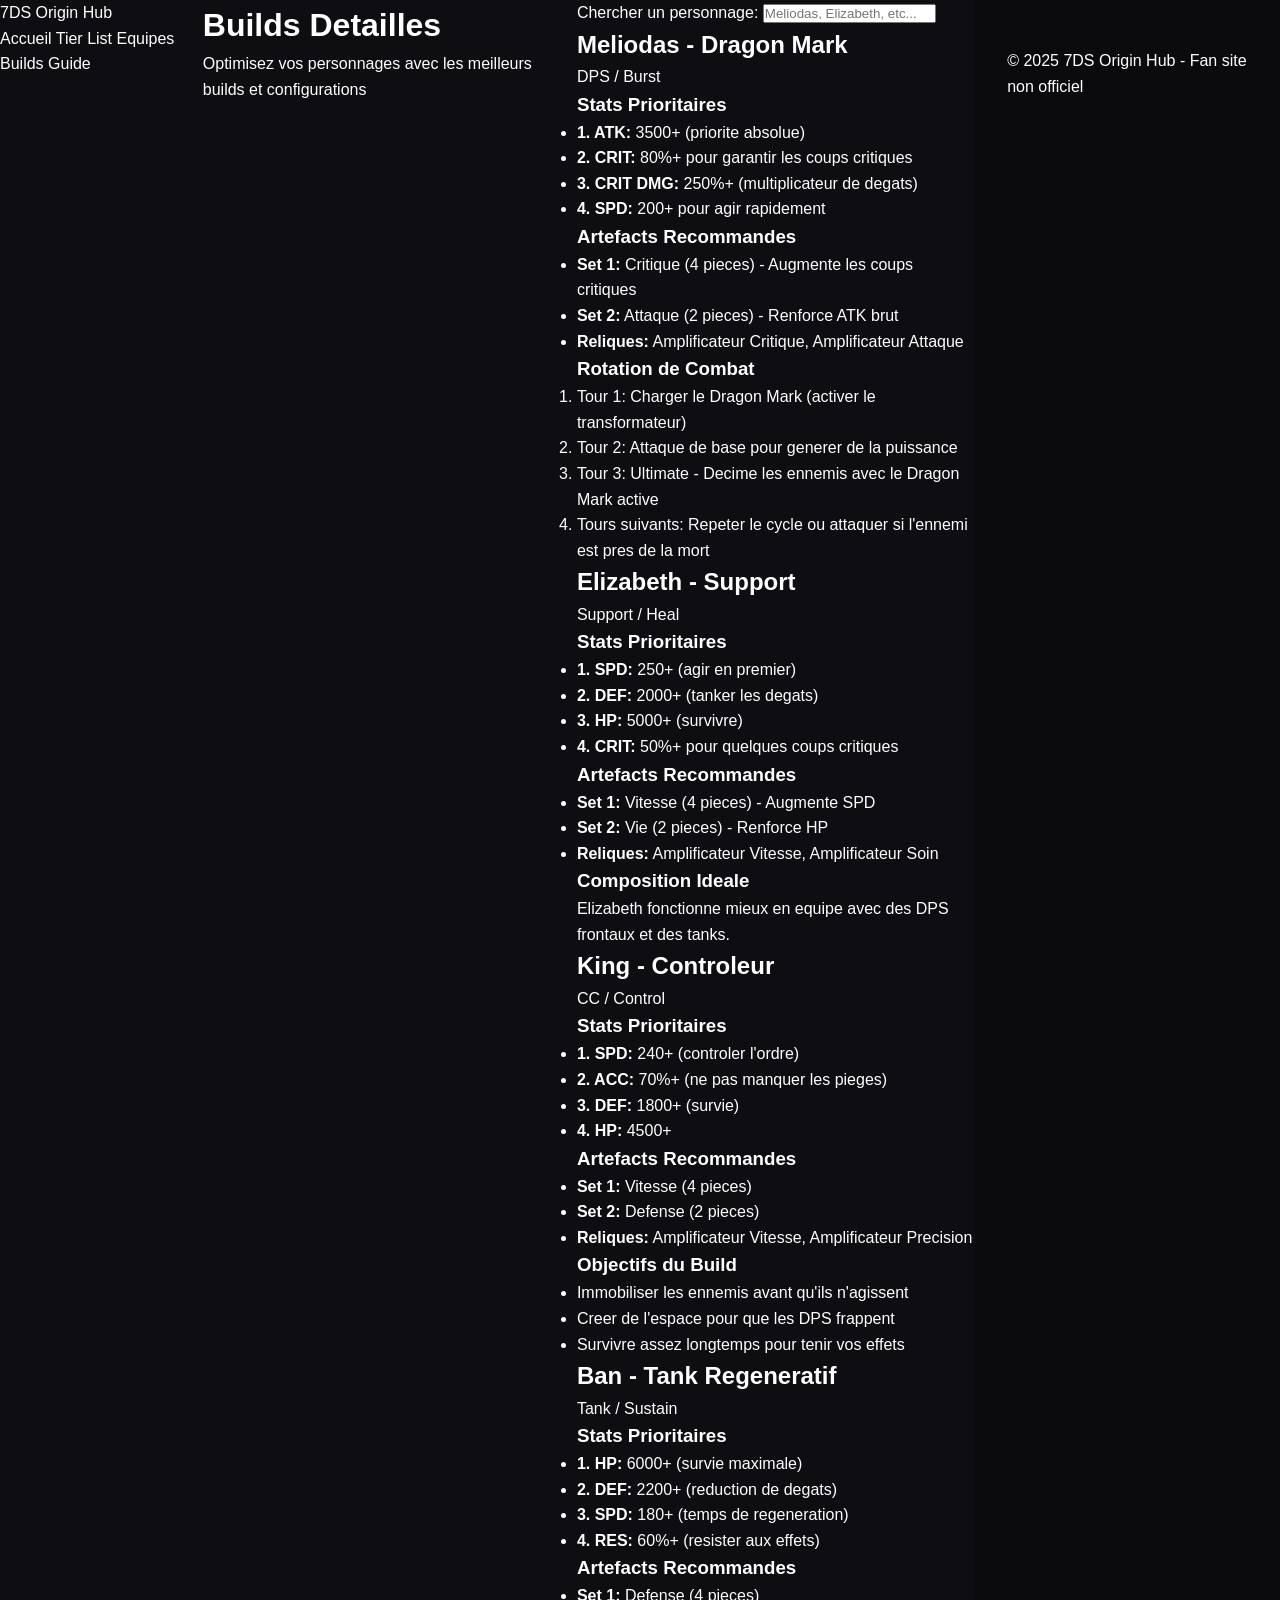
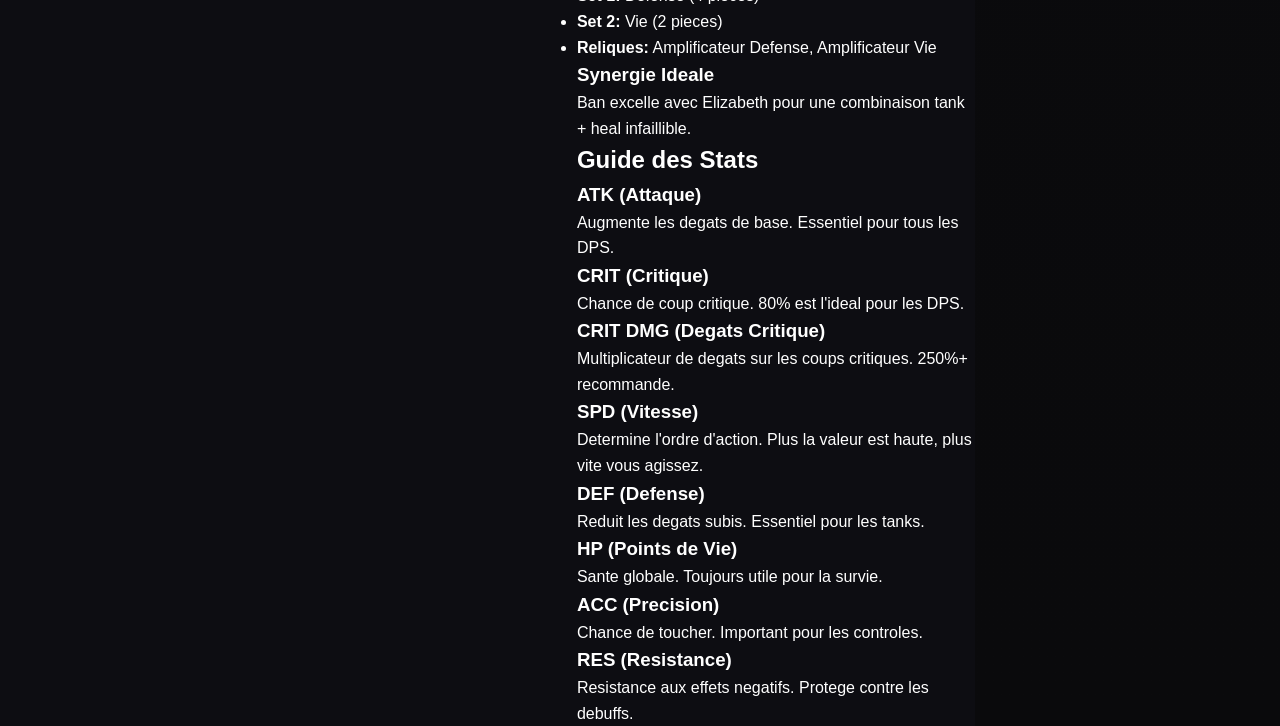
==== builds.html @ 684a9972 "Add builds.html with detailed character builds and stat guides Add builds.html with detailed charact" ====
<!DOCTYPE html>
<html lang="fr">
<head>
    <meta charset="UTF-8">
    <meta name="viewport" content="width=device-width, initial-scale=1.0">
    <title>Builds Detailles - 7DS Origin Hub</title>
    <link rel="stylesheet" href="styles.css">
</head>
<body>
    <nav class="navbar">
        <div class="nav-brand">7DS Origin Hub</div>
        <div class="nav-links">
            <a href="index.html">Accueil</a>
            <a href="tierlist.html">Tier List</a>
            <a href="teams.html">Equipes</a>
            <a href="builds.html" class="active">Builds</a>
            <a href="guide.html">Guide</a>
        </div>
    </nav>

    <header class="page-header">
        <h1>Builds Detailles</h1>
        <p>Optimisez vos personnages avec les meilleurs builds et configurations</p>
    </header>

    <main class="container">
        <!-- Build Search/Filter -->
        <section class="filter-section">
            <div class="filter-controls">
                <label>Chercher un personnage:</label>
                <input type="text" id="buildSearch" placeholder="Meliodas, Elizabeth, etc...">
            </div>
        </section>

        <!-- Meliodas Build -->
        <section class="build-card">
            <div class="build-header">
                <h2>Meliodas - Dragon Mark</h2>
                <span class="role-badge">DPS / Burst</span>
            </div>
            <div class="build-content">
                <div class="build-section">
                    <h3>Stats Prioritaires</h3>
                    <ul>
                        <li><strong>1. ATK:</strong> 3500+ (priorite absolue)</li>
                        <li><strong>2. CRIT:</strong> 80%+ pour garantir les coups critiques</li>
                        <li><strong>3. CRIT DMG:</strong> 250%+ (multiplicateur de degats)</li>
                        <li><strong>4. SPD:</strong> 200+ pour agir rapidement</li>
                    </ul>
                </div>
                <div class="build-section">
                    <h3>Artefacts Recommandes</h3>
                    <ul>
                        <li><strong>Set 1:</strong> Critique (4 pieces) - Augmente les coups critiques</li>
                        <li><strong>Set 2:</strong> Attaque (2 pieces) - Renforce ATK brut</li>
                        <li><strong>Reliques:</strong> Amplificateur Critique, Amplificateur Attaque</li>
                    </ul>
                </div>
                <div class="build-section">
                    <h3>Rotation de Combat</h3>
                    <ol>
                        <li>Tour 1: Charger le Dragon Mark (activer le transformateur)</li>
                        <li>Tour 2: Attaque de base pour generer de la puissance</li>
                        <li>Tour 3: Ultimate - Decime les ennemis avec le Dragon Mark active</li>
                        <li>Tours suivants: Repeter le cycle ou attaquer si l'ennemi est pres de la mort</li>
                    </ol>
                </div>
            </div>
        </section>

        <!-- Elizabeth Build -->
        <section class="build-card">
            <div class="build-header">
                <h2>Elizabeth - Support</h2>
                <span class="role-badge">Support / Heal</span>
            </div>
            <div class="build-content">
                <div class="build-section">
                    <h3>Stats Prioritaires</h3>
                    <ul>
                        <li><strong>1. SPD:</strong> 250+ (agir en premier)</li>
                        <li><strong>2. DEF:</strong> 2000+ (tanker les degats)</li>
                        <li><strong>3. HP:</strong> 5000+ (survivre)</li>
                        <li><strong>4. CRIT:</strong> 50%+ pour quelques coups critiques</li>
                    </ul>
                </div>
                <div class="build-section">
                    <h3>Artefacts Recommandes</h3>
                    <ul>
                        <li><strong>Set 1:</strong> Vitesse (4 pieces) - Augmente SPD</li>
                        <li><strong>Set 2:</strong> Vie (2 pieces) - Renforce HP</li>
                        <li><strong>Reliques:</strong> Amplificateur Vitesse, Amplificateur Soin</li>
                    </ul>
                </div>
                <div class="build-section">
                    <h3>Composition Ideale</h3>
                    <p>Elizabeth fonctionne mieux en equipe avec des DPS frontaux et des tanks.</p>
                </div>
            </div>
        </section>

        <!-- King Build -->
        <section class="build-card">
            <div class="build-header">
                <h2>King - Controleur</h2>
                <span class="role-badge">CC / Control</span>
            </div>
            <div class="build-content">
                <div class="build-section">
                    <h3>Stats Prioritaires</h3>
                    <ul>
                        <li><strong>1. SPD:</strong> 240+ (controler l'ordre)</li>
                        <li><strong>2. ACC:</strong> 70%+ (ne pas manquer les pieges)</li>
                        <li><strong>3. DEF:</strong> 1800+ (survie)</li>
                        <li><strong>4. HP:</strong> 4500+</li>
                    </ul>
                </div>
                <div class="build-section">
                    <h3>Artefacts Recommandes</h3>
                    <ul>
                        <li><strong>Set 1:</strong> Vitesse (4 pieces)</li>
                        <li><strong>Set 2:</strong> Defense (2 pieces)</li>
                        <li><strong>Reliques:</strong> Amplificateur Vitesse, Amplificateur Precision</li>
                    </ul>
                </div>
                <div class="build-section">
                    <h3>Objectifs du Build</h3>
                    <ul>
                        <li>Immobiliser les ennemis avant qu'ils n'agissent</li>
                        <li>Creer de l'espace pour que les DPS frappent</li>
                        <li>Survivre assez longtemps pour tenir vos effets</li>
                    </ul>
                </div>
            </div>
        </section>

        <!-- Ban Build -->
        <section class="build-card">
            <div class="build-header">
                <h2>Ban - Tank Regeneratif</h2>
                <span class="role-badge">Tank / Sustain</span>
            </div>
            <div class="build-content">
                <div class="build-section">
                    <h3>Stats Prioritaires</h3>
                    <ul>
                        <li><strong>1. HP:</strong> 6000+ (survie maximale)</li>
                        <li><strong>2. DEF:</strong> 2200+ (reduction de degats)</li>
                        <li><strong>3. SPD:</strong> 180+ (temps de regeneration)</li>
                        <li><strong>4. RES:</strong> 60%+ (resister aux effets)</li>
                    </ul>
                </div>
                <div class="build-section">
                    <h3>Artefacts Recommandes</h3>
                    <ul>
                        <li><strong>Set 1:</strong> Defense (4 pieces)</li>
                        <li><strong>Set 2:</strong> Vie (2 pieces)</li>
                        <li><strong>Reliques:</strong> Amplificateur Defense, Amplificateur Vie</li>
                    </ul>
                </div>
                <div class="build-section">
                    <h3>Synergie Ideale</h3>
                    <p>Ban excelle avec Elizabeth pour une combinaison tank + heal infaillible.</p>
                </div>
            </div>
        </section>

        <!-- Stats Explication -->
        <section class="info-card">
            <h2>Guide des Stats</h2>
            <div class="stats-guide">
                <div class="stat-explanation">
                    <h3>ATK (Attaque)</h3>
                    <p>Augmente les degats de base. Essentiel pour tous les DPS.</p>
                </div>
                <div class="stat-explanation">
                    <h3>CRIT (Critique)</h3>
                    <p>Chance de coup critique. 80% est l'ideal pour les DPS.</p>
                </div>
                <div class="stat-explanation">
                    <h3>CRIT DMG (Degats Critique)</h3>
                    <p>Multiplicateur de degats sur les coups critiques. 250%+ recommande.</p>
                </div>
                <div class="stat-explanation">
                    <h3>SPD (Vitesse)</h3>
                    <p>Determine l'ordre d'action. Plus la valeur est haute, plus vite vous agissez.</p>
                </div>
                <div class="stat-explanation">
                    <h3>DEF (Defense)</h3>
                    <p>Reduit les degats subis. Essentiel pour les tanks.</p>
                </div>
                <div class="stat-explanation">
                    <h3>HP (Points de Vie)</h3>
                    <p>Sante globale. Toujours utile pour la survie.</p>
                </div>
                <div class="stat-explanation">
                    <h3>ACC (Precision)</h3>
                    <p>Chance de toucher. Important pour les controles.</p>
                </div>
                <div class="stat-explanation">
                    <h3>RES (Resistance)</h3>
                    <p>Resistance aux effets negatifs. Protege contre les debuffs.</p>
                </div>
            </div>
        </section>
    </main>

    <footer class="footer">
        <p>&copy; 2025 7DS Origin Hub - Fan site non officiel</p>
    </footer>

    <script src="app.js"></script>
</body>
</html>
---- styles.css ----
:root{--bg-primary:#0d0d12;--bg-secondary:#1a1a24;--bg-tertiary:#232332;--text-primary:#ffffff;--text-secondary:#a0a0b0;--text-muted:#6b6b7b;--accent:#6366f1;--accent-glow:#7c7fff;--border:#2a2a3a;--tier-s:#ef4444;--tier-a:#f97316;--tier-b:#eab308;--tier-c:#84cc16;--tier-d:#6b7280;--fire:#f97316;--cold:#06b6d4;--earth:#84cc16;--lightning:#eab308;--wind:#22c55e;--darkness:#a855f7;--holy:#fbbf24;--physical:#f87171}
*{margin:0;padding:0;box-sizing:border-box}body{font-family:'Inter',sans-serif;background:var(--bg-primary);color:var(--text-primary);line-height:1.6;min-height:100vh;display:flex}
a{text-decoration:none;color:inherit;transition:all 0.2s}
::selection{background:var(--accent);color:#fff}

.sidebar{width:260px;background:var(--bg-secondary);border-right:1px solid var(--border);height:100vh;position:fixed;left:0;top:0;overflow-y:auto;z-index:100;display:flex;flex-direction:column}
.sidebar-header{padding:20px;border-bottom:1px solid var(--border);display:flex;align-items:center;justify-content:space-between}
.logo{display:flex;align-items:center;gap:10px;font-weight:800;font-size:1.2rem}
.logo-icon{background:linear-gradient(135deg,var(--accent),var(--accent-glow));padding:8px 12px;border-radius:8px;color:#fff;font-size:0.9rem}
.sidebar-toggle{background:none;border:none;color:var(--text-primary);font-size:1.5rem;cursor:pointer;display:none}
.sidebar-nav{flex:1;padding:15px 0}
.nav-item{display:flex;align-items:center;gap:10px;padding:12px 20px;color:var(--text-secondary);border-radius:6px;margin:4px 10px;transition:all 0.2s}
.nav-item:hover{background:var(--bg-tertiary);color:var(--text-primary)}
.nav-item.active{background:var(--accent);color:#fff}
.sidebar-footer{padding:20px;border-top:1px solid var(--border)}
.discord-link{display:flex;align-items:center;gap:10px;padding:12px;background:#5865F2;border-radius:8px;cursor:pointer;color:#fff;font-weight:500;justify-content:center}


/* =====================================
   LAYOUT PRINCIPAL
===================================== */
.main-content {
  margin-left: var(--sidebar-width);
  transition: margin-left 0.3s ease;
  min-height: 100vh;
}

/* Hero Section */
.hero {
  background: linear-gradient(135deg, var(--gradient-primary), var(--gradient-secondary));
  padding: 4rem 2rem;
  text-align: center;
  position: relative;
  overflow: hidden;
}

.hero::before {
  content: '';
  position: absolute;
  top: 0;
  left: 0;
  right: 0;
  bottom: 0;
  background: url('data:image/svg+xml,<svg xmlns="http://www.w3.org/2000/svg" viewBox="0 0 100 100"><circle cx="10" cy="10" r="1" fill="%23ffffff" opacity="0.03"/><circle cx="30" cy="50" r="1" fill="%23ffffff" opacity="0.02"/><circle cx="70" cy="30" r="1" fill="%23ffffff" opacity="0.04"/><circle cx="90" cy="80" r="1" fill="%23ffffff" opacity="0.02"/></svg>');
}

.hero h1 {
  font-size: 2.5rem;
  font-weight: 800;
  color: var(--text-primary);
  margin-bottom: 0.5rem;
  position: relative;
}

.hero p {
  color: var(--text-secondary);
  font-size: 1.1rem;
  max-width: 600px;
  margin: 0 auto;
  position: relative;
}

.hero-buttons {
  margin-top: 1.5rem;
  display: flex;
  gap: 1rem;
  justify-content: center;
  flex-wrap: wrap;
  position: relative;
}

.hero-btn {
  padding: 0.75rem 1.5rem;
  border-radius: 8px;
  font-weight: 600;
  text-decoration: none;
  transition: all 0.3s ease;
  border: none;
  cursor: pointer;
}

.hero-btn.primary {
  background: var(--color-accent);
  color: #000;
}

.hero-btn.primary:hover {
  background: var(--color-accent-light);
  transform: translateY(-2px);
}

.hero-btn.secondary {
  background: rgba(255,255,255,0.1);
  color: var(--text-primary);
  border: 1px solid rgba(255,255,255,0.2);
}

.hero-btn.secondary:hover {
  background: rgba(255,255,255,0.15);
}


/* =====================================
   SECTIONS CONTENU
===================================== */
.section {
  padding: 2rem;
  max-width: 1400px;
  margin: 0 auto;
}

.section-header {
  display: flex;
  justify-content: space-between;
  align-items: center;
  margin-bottom: 1.5rem;
}

.section-title {
  font-size: 1.5rem;
  font-weight: 700;
  color: var(--text-primary);
  display: flex;
  align-items: center;
  gap: 0.5rem;
}

.section-title .icon {
  font-size: 1.75rem;
}

.view-all-btn {
  color: var(--color-accent);
  text-decoration: none;
  font-weight: 600;
  font-size: 0.9rem;
  display: flex;
  align-items: center;
  gap: 0.25rem;
}

.view-all-btn:hover {
  text-decoration: underline;
}

/* =====================================
   QUICK ACCESS CARDS
===================================== */
.quick-access {
  display: grid;
  grid-template-columns: repeat(auto-fit, minmax(200px, 1fr));
  gap: 1rem;
  margin-bottom: 2rem;
}

.quick-card {
  background: linear-gradient(145deg, rgba(30,30,35,0.8), rgba(25,25,30,0.9));
  border: 1px solid rgba(255,255,255,0.08);
  border-radius: 12px;
  padding: 1.5rem;
  text-decoration: none;
  transition: all 0.3s ease;
  position: relative;
  overflow: hidden;
}

.quick-card::before {
  content: '';
  position: absolute;
  top: 0;
  left: 0;
  right: 0;
  height: 3px;
  background: var(--color-accent);
  transform: scaleX(0);
  transition: transform 0.3s ease;
}

.quick-card:hover {
  transform: translateY(-4px);
  border-color: rgba(255,255,255,0.15);
  box-shadow: 0 8px 24px rgba(0,0,0,0.3);
}

.quick-card:hover::before {
  transform: scaleX(1);
}

.quick-card .icon {
  font-size: 2rem;
  margin-bottom: 0.75rem;
}

.quick-card h3 {
  color: var(--text-primary);
  font-size: 1rem;
  font-weight: 600;
  margin-bottom: 0.25rem;
}

.quick-card p {
  color: var(--text-secondary);
  font-size: 0.85rem;
}


/* =====================================
   TIER LIST GRID
===================================== */
.tier-grid {
  display: grid;
  gap: 1.5rem;
}

.tier-row {
  display: flex;
  align-items: stretch;
  border-radius: 12px;
  overflow: hidden;
  border: 1px solid rgba(255,255,255,0.08);
}

.tier-label {
  display: flex;
  align-items: center;
  justify-content: center;
  min-width: 80px;
  font-size: 1.25rem;
  font-weight: 800;
  color: #000;
  text-shadow: 0 1px 2px rgba(0,0,0,0.3);
}

.tier-label.S { background: linear-gradient(135deg, #ffd700, #ffb800); }
.tier-label.A { background: linear-gradient(135deg, #e060ff, #c33dff); }
.tier-label.B { background: linear-gradient(135deg, #4a90d9, #3a7bc8); }
.tier-label.C { background: linear-gradient(135deg, #4ecdc4, #3db5ac); }
.tier-label.D { background: linear-gradient(135deg, #a8a8a8, #8c8c8c); }

.tier-characters {
  display: flex;
  flex-wrap: wrap;
  gap: 0.5rem;
  padding: 0.75rem;
  background: rgba(0,0,0,0.2);
  flex: 1;
}

.char-card {
  position: relative;
  width: 50px;
  height: 50px;
  border-radius: 50%;
  overflow: hidden;
  border: 2px solid transparent;
  transition: all 0.2s ease;
  cursor: pointer;
}

.char-card:hover {
  transform: scale(1.1);
  z-index: 10;
}

.char-card .element {
  position: absolute;
  bottom: 0;
  right: 0;
  width: 14px;
  height: 14px;
  border-radius: 50%;
  border: 1px solid rgba(0,0,0,0.3);
}

.char-card[data-element="fire"] .element { background: #f97316; }
.char-card[data-element="water"] .element { background: #06b6d4; }
.char-card[data-element="earth"] .element { background: #84cc16; }
.char-card[data-element="light"] .element { background: #eab308; }
.char-card[data-element="dark"] .element { background: #7c3aed; }

.char-card img {
  width: 100%;
  height: 100%;
  object-fit: cover;
}

.char-card-placeholder {
  width: 50px;
  height: 50px;
  border-radius: 50%;
  background: rgba(255,255,255,0.05);
  border: 1px dashed rgba(255,255,255,0.2);
  display: flex;
  align-items: center;
  justify-content: center;
  color: rgba(255,255,255,0.3);
  font-size: 0.75rem;
}


/* =====================================
   PERSONNAGES & EQUIPES CARDS
===================================== */
.team-grid, .char-grid {
  display: grid;
  grid-template-columns: repeat(auto-fill, minmax(250px, 1fr));
  gap: 1.25rem;
}

.team-card, .char-card-lg {
  background: linear-gradient(145deg, rgba(30,30,35,0.8), rgba(25,25,30,0.9));
  border: 1px solid rgba(255,255,255,0.08);
  border-radius: 12px;
  padding: 1.25rem;
  transition: all 0.3s ease;
  cursor: pointer;
}

.team-card:hover, .char-card-lg:hover {
  transform: translateY(-4px);
  border-color: rgba(255,255,255,0.15);
  box-shadow: 0 12px 32px rgba(0,0,0,0.4);
}

.char-card-lg .char-avatar {
  width: 80px;
  height: 80px;
  border-radius: 50%;
  overflow: hidden;
  margin-bottom: 1rem;
  border: 3px solid rgba(255,255,255,0.1);
}

.char-card-lg .char-avatar img {
  width: 100%;
  height: 100%;
  object-fit: cover;
}

.char-card-lg h3 {
  color: var(--text-primary);
  font-size: 1.1rem;
  font-weight: 600;
  margin-bottom: 0.25rem;
}

.char-card-lg .class-badge {
  display: inline-block;
  padding: 0.15rem 0.5rem;
  border-radius: 4px;
  font-size: 0.7rem;
  font-weight: 600;
  text-transform: uppercase;
  margin-bottom: 0.5rem;
}

.class-knight { background: var(--tier-a); color: #000; }
.class-sniper { background: var(--tier-b); color: #000; }
.class-wrath { background: #991b1b; color: #fff; }
.class-mercenary { background: #84cc16; color: #000; }
.class-defender { background: #3a7bc8; color: #fff; }
.class-mage { background: #9333ea; color: #fff; }
.class-assassin { background: #1e3a5f; color: #fff; }
.class-archer { background: #d97706; color: #000; }
.class-swordmaster { background: #f97316; color: #000; }
.class-slayer { background: #374151; color: #fff; }

.team-card .team-name {
  color: var(--text-primary);
  font-size: 1.1rem;
  font-weight: 600;
  margin-bottom: 0.5rem;
}

.team-card .team-characters {
  display: flex;
  gap: 0.25rem;
  margin-bottom: 0.75rem;
}

.team-char .team-char-icon {
  width: 32px;
  height: 32px;
  border-radius: 50%;
  overflow: hidden;
  border: 1px solid rgba(255,255,255,0.2);
}

.team-char .team-char-icon img {
  width: 100%;
  height: 100%;
  object-fit: cover;
}

.team-card .team-role {
  color: var(--text-secondary);
  font-size: 0.8rem;
  margin-top: 0.5rem;
}


/* =====================================
   GUIDES & COMBAT
===================================== */
.guide-grid {
  display: grid;
  grid-template-columns: repeat(auto-fill, minmax(300px, 1fr));
  gap: 1.25rem;
}

.guide-card {
  background: linear-gradient(145deg, rgba(30,30,35,0.8), rgba(25,25,30,0.9));
  border: 1px solid rgba(255,255,255,0.08);
  border-radius: 12px;
  overflow: hidden;
  transition: all 0.3s ease;
  cursor: pointer;
}

.guide-card:hover {
  transform: translateY(-4px);
  border-color: rgba(255,255,255,0.15);
}

.guide-card .guide-image {
  height: 120px;
  background: linear-gradient(135deg, rgba(240,240,245,0.05), rgba(255,255,255,0.02));
  display: flex;
  align-items: center;
  justify-content: center;
  font-size: 3rem;
}

.guide-card .guide-content {
  padding: 1.25rem;
}

.guide-card .guide-title {
  color: var(--text-primary);
  font-size: 1.05rem;
  font-weight: 600;
  margin-bottom: 0.5rem;
}

.guide-card .guide-desc {
  color: var(--text-secondary);
  font-size: 0.85rem;
  line-height: 1.5;
}

.guide-card .guide-meta {
  display: flex;
  gap: 1rem;
  margin-top: 0.75rem;
  padding-top: 0.75rem;
  border-top: 1px solid rgba(255,255,255,0.06);
  font-size: 0.75rem;
  color: rgba(255,255,255,0.4);
}

/* Combat Mechanics Section */
.combat-grid {
  display: grid;
  grid-template-columns: repeat(auto-fit, minmax(280px, 1fr));
  gap: 1rem;
}

.mechanic-card {
  background: linear-gradient(145deg, rgba(30,30,35,0.8), rgba(25,25,30,0.9));
  border-left: 3px solid var(--color-accent);
  border-radius: 0 12px 12px 0;
  padding: 1.25rem;
  transition: all 0.3s ease;
}

.mechanic-card:hover {
  background: rgba(35,35,40,0.9);
}

.mechanic-card h4 {
  color: var(--text-primary);
  font-size: 1rem;
  font-weight: 600;
  margin-bottom: 0.5rem;
}

.mechanic-card p {
  color: var(--text-secondary);
  font-size: 0.85rem;
  line-height: 1.5;
}


/* =====================================
   FOOTER
===================================== */
.footer {
  background: linear-gradient(180deg, rgba(10,10,12,0.8), #0a0a0c);
  padding: 3rem 2rem;
  margin-left: var(--sidebar-width);
  transition: margin-left 0.3s ease;
}

.footer-content {
  max-width: 1400px;
  margin: 0 auto;
  display: grid;
  grid-template-columns: repeat(auto-fit, minmax(200px, 1fr));
  gap: 2rem;
}

.footer-section h4 {
  color: var(--text-primary);
  font-size: 1rem;
  font-weight: 600;
  margin-bottom: 1rem;
}

.footer-section a {
  display: block;
  color: var(--text-secondary);
  text-decoration: none;
  font-size: 0.85rem;
  margin-bottom: 0.5rem;
  transition: color 0.2s ease;
}

.footer-section a:hover {
  color: var(--color-accent);
}

.footer-bottom {
  max-width: 1400px;
  margin: 2rem auto 0;
  padding-top: 1.5rem;
  border-top: 1px solid rgba(255,255,255,0.06);
  text-align: center;
  color: rgba(255,255,255,0.4);
  font-size: 0.8rem;
}

/* =====================================
   STATS / BADGES
===================================== */
.stat-badge {
  display: inline-flex;
  align-items: center;
  gap: 0.35rem;
  padding: 0.25rem 0.65rem;
  background: rgba(255,255,255,0.06);
  border-radius: 20px;
  font-size: 0.75rem;
  color: var(--text-secondary);
}

.stat-badge .num {
  font-weight: 600;
  color: var(--text-primary);
}

.update-badge {
  display: inline-block;
  padding: 0.25rem 0.75rem;
  background: rgba(39,203,114,0.15);
  color: #27cb72;
  border-radius: 20px;
  font-size: 0.75rem;
  font-weight: 600;
}

/* =====================================
   SCROLLBAR
===================================== */
::-webkit-scrollbar {
  width: 8px;
  height: 8px;
}

::-webkit-scrollbar-track {
  background: rgba(0,0,0,0.2);
}

::-webkit-scrollbar-thumb {
  background: rgba(255,255,255,0.15);
  border-radius: 4px;
}

::-webkit-scrollbar-thumb:hover {
  background: rgba(255,255,255,0.25);
}


/* =====================================
   RESPONSIVE
===================================== */
@media (max-width: 1200px) {
  .tier-characters {
    gap: 0.35rem;
  }
  .char-card {
    width: 42px;
    height: 42px;
  }
  .char-card .element {
    width: 12px;
    height: 12px;
  }
}

@media (max-width: 992px) {
  .sidebar {
    transform: translateX(-100%);
  }
  .sidebar.active {
    transform: translateX(0);
  }
  .main-content {
    margin-left: 0;
  }
  .footer {
    margin-left: 0;
  }
  .toggle-btn {
    display: flex;
  }
}

@media (max-width: 768px) {
  .hero {
    padding: 2.5rem 1.5rem;
  }
  .hero h1 {
    font-size: 1.75rem;
  }
  .hero p {
    font-size: 0.95rem;
  }
  .section {
    padding: 1.5rem;
  }
  .quick-access {
    grid-template-columns: repeat(2, 1fr);
  }
  .quick-card {
    padding: 1rem;
  }
  .tier-label {
    min-width: 50px;
    font-size: 1rem;
  }
  .char-card {
    width: 38px;
    height: 38px;
  }
  .section-title {
    font-size: 1.25rem;
  }
}

@media (max-width: 480px) {
  .quick-access {
    grid-template-columns: 1fr;
  }
  .hero-buttons {
    flex-direction: column;
  }
  .hero-btn {
    width: 100%;
    text-align: center;
  }
  .tier-row {
    flex-direction: column;
  }
  .tier-label {
    width: 100%;
    min-width: auto;
    padding: 0.5rem;
  }
  .tier-characters {
    justify-content: center;
  }
  .team-grid,
  .char-grid,
  .guide-grid,
  .combat-grid {
    grid-template-columns: 1fr;
  }
}
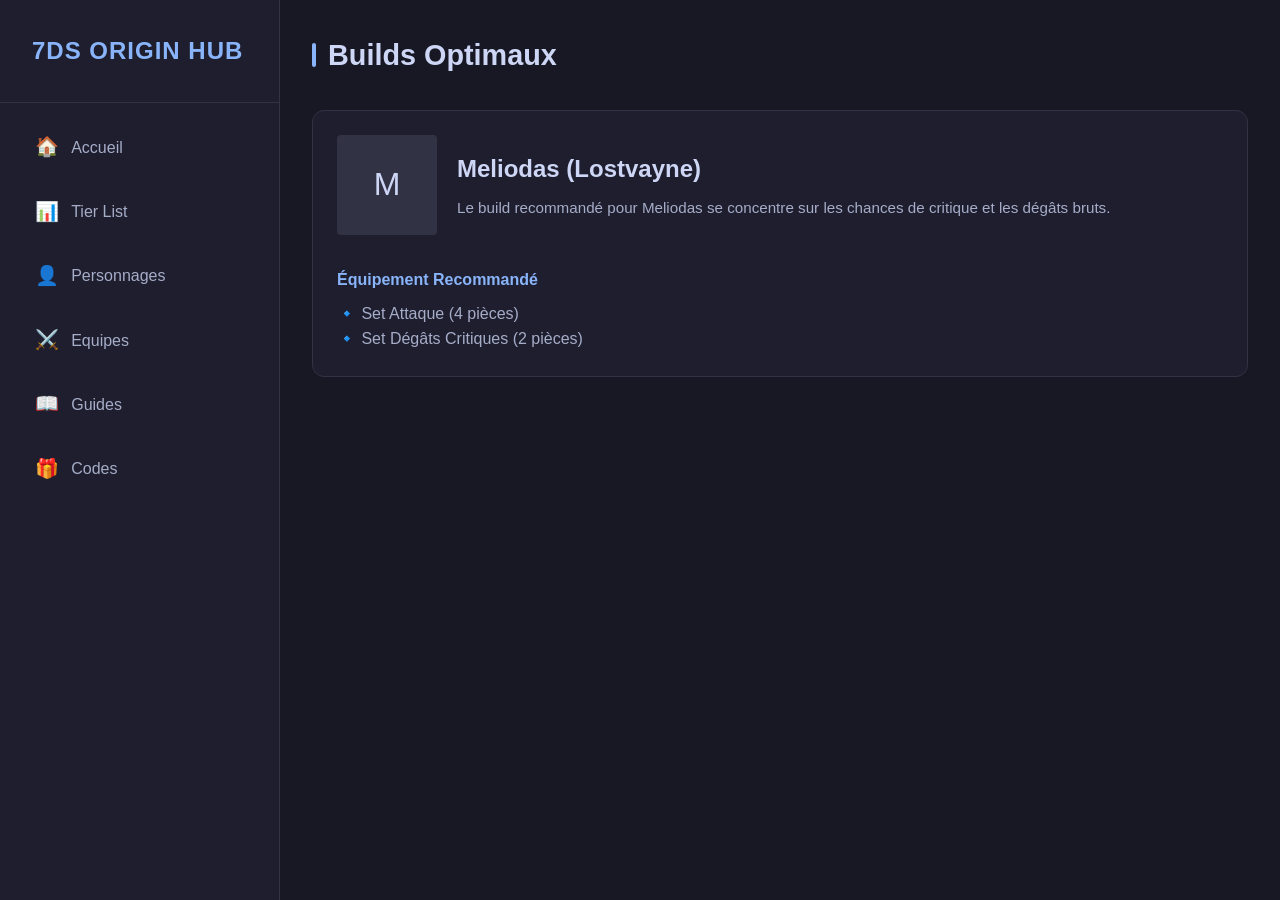
==== commit 0085c092: "Refactor builds.html layout and contentUpdate builds.html with professional layout and content" ====
--- a/builds.html
+++ b/builds.html
@@ -1,214 +1,67 @@
 <!DOCTYPE html>
 <html lang="fr">
 <head>
-    <meta charset="UTF-8">
-    <meta name="viewport" content="width=device-width, initial-scale=1.0">
-    <title>Builds Detailles - 7DS Origin Hub</title>
-    <link rel="stylesheet" href="styles.css">
+  <meta charset="UTF-8">
+  <meta name="viewport" content="width=device-width, initial-scale=1.0">
+  <title>Builds - 7DS Origin Hub</title>
+  <link rel="stylesheet" href="styles.css">
 </head>
 <body>
-    <nav class="navbar">
-        <div class="nav-brand">7DS Origin Hub</div>
-        <div class="nav-links">
-            <a href="index.html">Accueil</a>
-            <a href="tierlist.html">Tier List</a>
-            <a href="teams.html">Equipes</a>
-            <a href="builds.html" class="active">Builds</a>
-            <a href="guide.html">Guide</a>
+  <div class="app-container">
+    <aside class="sidebar">
+      <div class="logo-section">
+        <div class="logo-text">7DS Origin Hub</div>
+      </div>
+      <nav class="nav-links">
+        <a href="index.html" class="nav-item">
+          <span class="nav-icon">🏠</span>
+          <span class="nav-text">Accueil</span>
+        </a>
+        <a href="tierlist.html" class="nav-item">
+          <span class="nav-icon">📊</span>
+          <span class="nav-text">Tier List</span>
+        </a>
+        <a href="characters.html" class="nav-item">
+          <span class="nav-icon">👤</span>
+          <span class="nav-text">Personnages</span>
+        </a>
+        <a href="teams.html" class="nav-item">
+          <span class="nav-icon">⚔️</span>
+          <span class="nav-text">Equipes</span>
+        </a>
+        <a href="guide.html" class="nav-item">
+          <span class="nav-icon">📖</span>
+          <span class="nav-text">Guides</span>
+        </a>
+        <a href="codes.html" class="nav-item">
+          <span class="nav-icon">🎁</span>
+          <span class="nav-text">Codes</span>
+        </a>
+      </nav>
+    </aside>
+
+    <main class="main-content">
+      <section class="section-header">
+        <h2 class="section-title">Builds Optimaux</h2>
+      </section>
+
+      <div class="card" style="width: 100%;">
+        <div style="display: flex; align-items: center; gap: 20px;">
+          <div class="char-thumb" style="width: 100px; height: 100px; font-size: 2rem;">M</div>
+          <div>
+            <h3 class="card-title" style="font-size: 1.5rem;">Meliodas (Lostvayne)</h3>
+            <p class="card-desc">Le build recommandé pour Meliodas se concentre sur les chances de critique et les dégâts bruts.</p>
+          </div>
         </div>
-    </nav>
-
-    <header class="page-header">
-        <h1>Builds Detailles</h1>
-        <p>Optimisez vos personnages avec les meilleurs builds et configurations</p>
-    </header>
-
-    <main class="container">
-        <!-- Build Search/Filter -->
-        <section class="filter-section">
-            <div class="filter-controls">
-                <label>Chercher un personnage:</label>
-                <input type="text" id="buildSearch" placeholder="Meliodas, Elizabeth, etc...">
-            </div>
-        </section>
-
-        <!-- Meliodas Build -->
-        <section class="build-card">
-            <div class="build-header">
-                <h2>Meliodas - Dragon Mark</h2>
-                <span class="role-badge">DPS / Burst</span>
-            </div>
-            <div class="build-content">
-                <div class="build-section">
-                    <h3>Stats Prioritaires</h3>
-                    <ul>
-                        <li><strong>1. ATK:</strong> 3500+ (priorite absolue)</li>
-                        <li><strong>2. CRIT:</strong> 80%+ pour garantir les coups critiques</li>
-                        <li><strong>3. CRIT DMG:</strong> 250%+ (multiplicateur de degats)</li>
-                        <li><strong>4. SPD:</strong> 200+ pour agir rapidement</li>
-                    </ul>
-                </div>
-                <div class="build-section">
-                    <h3>Artefacts Recommandes</h3>
-                    <ul>
-                        <li><strong>Set 1:</strong> Critique (4 pieces) - Augmente les coups critiques</li>
-                        <li><strong>Set 2:</strong> Attaque (2 pieces) - Renforce ATK brut</li>
-                        <li><strong>Reliques:</strong> Amplificateur Critique, Amplificateur Attaque</li>
-                    </ul>
-                </div>
-                <div class="build-section">
-                    <h3>Rotation de Combat</h3>
-                    <ol>
-                        <li>Tour 1: Charger le Dragon Mark (activer le transformateur)</li>
-                        <li>Tour 2: Attaque de base pour generer de la puissance</li>
-                        <li>Tour 3: Ultimate - Decime les ennemis avec le Dragon Mark active</li>
-                        <li>Tours suivants: Repeter le cycle ou attaquer si l'ennemi est pres de la mort</li>
-                    </ol>
-                </div>
-            </div>
-        </section>
-
-        <!-- Elizabeth Build -->
-        <section class="build-card">
-            <div class="build-header">
-                <h2>Elizabeth - Support</h2>
-                <span class="role-badge">Support / Heal</span>
-            </div>
-            <div class="build-content">
-                <div class="build-section">
-                    <h3>Stats Prioritaires</h3>
-                    <ul>
-                        <li><strong>1. SPD:</strong> 250+ (agir en premier)</li>
-                        <li><strong>2. DEF:</strong> 2000+ (tanker les degats)</li>
-                        <li><strong>3. HP:</strong> 5000+ (survivre)</li>
-                        <li><strong>4. CRIT:</strong> 50%+ pour quelques coups critiques</li>
-                    </ul>
-                </div>
-                <div class="build-section">
-                    <h3>Artefacts Recommandes</h3>
-                    <ul>
-                        <li><strong>Set 1:</strong> Vitesse (4 pieces) - Augmente SPD</li>
-                        <li><strong>Set 2:</strong> Vie (2 pieces) - Renforce HP</li>
-                        <li><strong>Reliques:</strong> Amplificateur Vitesse, Amplificateur Soin</li>
-                    </ul>
-                </div>
-                <div class="build-section">
-                    <h3>Composition Ideale</h3>
-                    <p>Elizabeth fonctionne mieux en equipe avec des DPS frontaux et des tanks.</p>
-                </div>
-            </div>
-        </section>
-
-        <!-- King Build -->
-        <section class="build-card">
-            <div class="build-header">
-                <h2>King - Controleur</h2>
-                <span class="role-badge">CC / Control</span>
-            </div>
-            <div class="build-content">
-                <div class="build-section">
-                    <h3>Stats Prioritaires</h3>
-                    <ul>
-                        <li><strong>1. SPD:</strong> 240+ (controler l'ordre)</li>
-                        <li><strong>2. ACC:</strong> 70%+ (ne pas manquer les pieges)</li>
-                        <li><strong>3. DEF:</strong> 1800+ (survie)</li>
-                        <li><strong>4. HP:</strong> 4500+</li>
-                    </ul>
-                </div>
-                <div class="build-section">
-                    <h3>Artefacts Recommandes</h3>
-                    <ul>
-                        <li><strong>Set 1:</strong> Vitesse (4 pieces)</li>
-                        <li><strong>Set 2:</strong> Defense (2 pieces)</li>
-                        <li><strong>Reliques:</strong> Amplificateur Vitesse, Amplificateur Precision</li>
-                    </ul>
-                </div>
-                <div class="build-section">
-                    <h3>Objectifs du Build</h3>
-                    <ul>
-                        <li>Immobiliser les ennemis avant qu'ils n'agissent</li>
-                        <li>Creer de l'espace pour que les DPS frappent</li>
-                        <li>Survivre assez longtemps pour tenir vos effets</li>
-                    </ul>
-                </div>
-            </div>
-        </section>
-
-        <!-- Ban Build -->
-        <section class="build-card">
-            <div class="build-header">
-                <h2>Ban - Tank Regeneratif</h2>
-                <span class="role-badge">Tank / Sustain</span>
-            </div>
-            <div class="build-content">
-                <div class="build-section">
-                    <h3>Stats Prioritaires</h3>
-                    <ul>
-                        <li><strong>1. HP:</strong> 6000+ (survie maximale)</li>
-                        <li><strong>2. DEF:</strong> 2200+ (reduction de degats)</li>
-                        <li><strong>3. SPD:</strong> 180+ (temps de regeneration)</li>
-                        <li><strong>4. RES:</strong> 60%+ (resister aux effets)</li>
-                    </ul>
-                </div>
-                <div class="build-section">
-                    <h3>Artefacts Recommandes</h3>
-                    <ul>
-                        <li><strong>Set 1:</strong> Defense (4 pieces)</li>
-                        <li><strong>Set 2:</strong> Vie (2 pieces)</li>
-                        <li><strong>Reliques:</strong> Amplificateur Defense, Amplificateur Vie</li>
-                    </ul>
-                </div>
-                <div class="build-section">
-                    <h3>Synergie Ideale</h3>
-                    <p>Ban excelle avec Elizabeth pour une combinaison tank + heal infaillible.</p>
-                </div>
-            </div>
-        </section>
-
-        <!-- Stats Explication -->
-        <section class="info-card">
-            <h2>Guide des Stats</h2>
-            <div class="stats-guide">
-                <div class="stat-explanation">
-                    <h3>ATK (Attaque)</h3>
-                    <p>Augmente les degats de base. Essentiel pour tous les DPS.</p>
-                </div>
-                <div class="stat-explanation">
-                    <h3>CRIT (Critique)</h3>
-                    <p>Chance de coup critique. 80% est l'ideal pour les DPS.</p>
-                </div>
-                <div class="stat-explanation">
-                    <h3>CRIT DMG (Degats Critique)</h3>
-                    <p>Multiplicateur de degats sur les coups critiques. 250%+ recommande.</p>
-                </div>
-                <div class="stat-explanation">
-                    <h3>SPD (Vitesse)</h3>
-                    <p>Determine l'ordre d'action. Plus la valeur est haute, plus vite vous agissez.</p>
-                </div>
-                <div class="stat-explanation">
-                    <h3>DEF (Defense)</h3>
-                    <p>Reduit les degats subis. Essentiel pour les tanks.</p>
-                </div>
-                <div class="stat-explanation">
-                    <h3>HP (Points de Vie)</h3>
-                    <p>Sante globale. Toujours utile pour la survie.</p>
-                </div>
-                <div class="stat-explanation">
-                    <h3>ACC (Precision)</h3>
-                    <p>Chance de toucher. Important pour les controles.</p>
-                </div>
-                <div class="stat-explanation">
-                    <h3>RES (Resistance)</h3>
-                    <p>Resistance aux effets negatifs. Protege contre les debuffs.</p>
-                </div>
-            </div>
-        </section>
+        <div style="margin-top: 2rem;">
+          <h4 style="margin-bottom: 0.5rem; color: var(--accent);">Équipement Recommandé</h4>
+          <ul style="list-style: none; color: var(--text-dim);">
+            <li>🔹 Set Attaque (4 pièces)</li>
+            <li>🔹 Set Dégâts Critiques (2 pièces)</li>
+          </ul>
+        </div>
+      </div>
     </main>
-
-    <footer class="footer">
-        <p>&copy; 2025 7DS Origin Hub - Fan site non officiel</p>
-    </footer>
-
-    <script src="app.js"></script>
+  </div>
 </body>
 </html>
--- a/styles.css
+++ b/styles.css
@@ -1,688 +1,264 @@
-:root{--bg-primary:#0d0d12;--bg-secondary:#1a1a24;--bg-tertiary:#232332;--text-primary:#ffffff;--text-secondary:#a0a0b0;--text-muted:#6b6b7b;--accent:#6366f1;--accent-glow:#7c7fff;--border:#2a2a3a;--tier-s:#ef4444;--tier-a:#f97316;--tier-b:#eab308;--tier-c:#84cc16;--tier-d:#6b7280;--fire:#f97316;--cold:#06b6d4;--earth:#84cc16;--lightning:#eab308;--wind:#22c55e;--darkness:#a855f7;--holy:#fbbf24;--physical:#f87171}
-*{margin:0;padding:0;box-sizing:border-box}body{font-family:'Inter',sans-serif;background:var(--bg-primary);color:var(--text-primary);line-height:1.6;min-height:100vh;display:flex}
-a{text-decoration:none;color:inherit;transition:all 0.2s}
-::selection{background:var(--accent);color:#fff}
-
-.sidebar{width:260px;background:var(--bg-secondary);border-right:1px solid var(--border);height:100vh;position:fixed;left:0;top:0;overflow-y:auto;z-index:100;display:flex;flex-direction:column}
-.sidebar-header{padding:20px;border-bottom:1px solid var(--border);display:flex;align-items:center;justify-content:space-between}
-.logo{display:flex;align-items:center;gap:10px;font-weight:800;font-size:1.2rem}
-.logo-icon{background:linear-gradient(135deg,var(--accent),var(--accent-glow));padding:8px 12px;border-radius:8px;color:#fff;font-size:0.9rem}
-.sidebar-toggle{background:none;border:none;color:var(--text-primary);font-size:1.5rem;cursor:pointer;display:none}
-.sidebar-nav{flex:1;padding:15px 0}
-.nav-item{display:flex;align-items:center;gap:10px;padding:12px 20px;color:var(--text-secondary);border-radius:6px;margin:4px 10px;transition:all 0.2s}
-.nav-item:hover{background:var(--bg-tertiary);color:var(--text-primary)}
-.nav-item.active{background:var(--accent);color:#fff}
-.sidebar-footer{padding:20px;border-top:1px solid var(--border)}
-.discord-link{display:flex;align-items:center;gap:10px;padding:12px;background:#5865F2;border-radius:8px;cursor:pointer;color:#fff;font-weight:500;justify-content:center}
-
-
-/* =====================================
-   LAYOUT PRINCIPAL
-===================================== */
+:root {
+  --primary: #1e1e2e;
+  --secondary: #181825;
+  --accent: #89b4fa;
+  --accent-soft: rgba(137, 180, 250, 0.1);
+  --text-main: #cdd6f4;
+  --text-dim: #a6adc8;
+  --border: #313244;
+  --card-bg: #1e1e2e;
+  --sidebar-width: 280px;
+  --header-height: 64px;
+}
+
+* {
+  margin: 0;
+  padding: 0;
+  box-sizing: border-box;
+}
+
+body {
+  font-family: 'Segoe UI', Roboto, Helvetica, Arial, sans-serif;
+  background-color: var(--secondary);
+  color: var(--text-main);
+  line-height: 1.6;
+  overflow-x: hidden;
+}
+
+a {
+  text-decoration: none;
+  color: inherit;
+}
+
+/* Layout */
+.app-container {
+  display: flex;
+  min-height: 100vh;
+}
+
+/* Sidebar */
+.sidebar {
+  width: var(--sidebar-width);
+  background-color: var(--primary);
+  border-right: 1px solid var(--border);
+  display: flex;
+  flex-direction: column;
+  position: fixed;
+  height: 100vh;
+  z-index: 100;
+}
+
+.logo-section {
+  padding: 2rem;
+  border-bottom: 1px solid var(--border);
+}
+
+.logo-text {
+  font-size: 1.5rem;
+  font-weight: 800;
+  color: var(--accent);
+  text-transform: uppercase;
+  letter-spacing: 1px;
+}
+
+.nav-links {
+  flex: 1;
+  padding: 1rem;
+}
+
+.nav-item {
+  display: flex;
+  align-items: center;
+  padding: 0.8rem 1.2rem;
+  border-radius: 8px;
+  margin-bottom: 0.5rem;
+  transition: all 0.2s;
+  color: var(--text-dim);
+  font-weight: 500;
+}
+
+.nav-item:hover, .nav-item.active {
+  background-color: var(--accent-soft);
+  color: var(--accent);
+}
+
+.nav-icon {
+  margin-right: 12px;
+  font-size: 1.2rem;
+}
+
+/* Main Content */
 .main-content {
   margin-left: var(--sidebar-width);
-  transition: margin-left 0.3s ease;
-  min-height: 100vh;
+  flex: 1;
+  padding: 2rem;
+  max-width: 1400px;
 }
 
 /* Hero Section */
 .hero {
-  background: linear-gradient(135deg, var(--gradient-primary), var(--gradient-secondary));
-  padding: 4rem 2rem;
-  text-align: center;
+  background: linear-gradient(rgba(30, 30, 46, 0.8), rgba(30, 30, 46, 0.9)), url('https://via.placeholder.com/1920x600');
+  background-size: cover;
+  background-position: center;
+  border-radius: 16px;
+  padding: 4rem 3rem;
+  margin-bottom: 3rem;
+  border: 1px solid var(--border);
+}
+
+.hero-title {
+  font-size: 3rem;
+  font-weight: 800;
+  margin-bottom: 1rem;
+  color: #fff;
+}
+
+.hero-subtitle {
+  font-size: 1.2rem;
+  color: var(--text-dim);
+  max-width: 600px;
+}
+
+/* Section Header */
+.section-header {
+  display: flex;
+  justify-content: space-between;
+  align-items: center;
+  margin-bottom: 2rem;
+}
+
+.section-title {
+  font-size: 1.8rem;
+  font-weight: 700;
   position: relative;
-  overflow: hidden;
-}
-
-.hero::before {
+  padding-left: 1rem;
+}
+
+.section-title::before {
   content: '';
   position: absolute;
-  top: 0;
   left: 0;
-  right: 0;
-  bottom: 0;
-  background: url('data:image/svg+xml,<svg xmlns="http://www.w3.org/2000/svg" viewBox="0 0 100 100"><circle cx="10" cy="10" r="1" fill="%23ffffff" opacity="0.03"/><circle cx="30" cy="50" r="1" fill="%23ffffff" opacity="0.02"/><circle cx="70" cy="30" r="1" fill="%23ffffff" opacity="0.04"/><circle cx="90" cy="80" r="1" fill="%23ffffff" opacity="0.02"/></svg>');
-}
-
-.hero h1 {
-  font-size: 2.5rem;
-  font-weight: 800;
-  color: var(--text-primary);
-  margin-bottom: 0.5rem;
-  position: relative;
-}
-
-.hero p {
-  color: var(--text-secondary);
-  font-size: 1.1rem;
-  max-width: 600px;
-  margin: 0 auto;
-  position: relative;
-}
-
-.hero-buttons {
-  margin-top: 1.5rem;
-  display: flex;
-  gap: 1rem;
-  justify-content: center;
-  flex-wrap: wrap;
-  position: relative;
-}
-
-.hero-btn {
-  padding: 0.75rem 1.5rem;
-  border-radius: 8px;
-  font-weight: 600;
-  text-decoration: none;
-  transition: all 0.3s ease;
-  border: none;
-  cursor: pointer;
-}
-
-.hero-btn.primary {
-  background: var(--color-accent);
-  color: #000;
-}
-
-.hero-btn.primary:hover {
-  background: var(--color-accent-light);
-  transform: translateY(-2px);
-}
-
-.hero-btn.secondary {
-  background: rgba(255,255,255,0.1);
-  color: var(--text-primary);
-  border: 1px solid rgba(255,255,255,0.2);
-}
-
-.hero-btn.secondary:hover {
-  background: rgba(255,255,255,0.15);
-}
-
-
-/* =====================================
-   SECTIONS CONTENU
-===================================== */
-.section {
-  padding: 2rem;
-  max-width: 1400px;
-  margin: 0 auto;
-}
-
-.section-header {
-  display: flex;
-  justify-content: space-between;
-  align-items: center;
-  margin-bottom: 1.5rem;
-}
-
-.section-title {
-  font-size: 1.5rem;
-  font-weight: 700;
-  color: var(--text-primary);
-  display: flex;
-  align-items: center;
-  gap: 0.5rem;
-}
-
-.section-title .icon {
-  font-size: 1.75rem;
-}
-
-.view-all-btn {
-  color: var(--color-accent);
-  text-decoration: none;
-  font-weight: 600;
-  font-size: 0.9rem;
-  display: flex;
-  align-items: center;
-  gap: 0.25rem;
-}
-
-.view-all-btn:hover {
-  text-decoration: underline;
-}
-
-/* =====================================
-   QUICK ACCESS CARDS
-===================================== */
-.quick-access {
+  top: 50%;
+  transform: translateY(-50%);
+  width: 4px;
+  height: 24px;
+  background-color: var(--accent);
+  border-radius: 2px;
+}
+
+/* Grid System */
+.grid {
   display: grid;
-  grid-template-columns: repeat(auto-fit, minmax(200px, 1fr));
-  gap: 1rem;
-  margin-bottom: 2rem;
-}
-
-.quick-card {
-  background: linear-gradient(145deg, rgba(30,30,35,0.8), rgba(25,25,30,0.9));
-  border: 1px solid rgba(255,255,255,0.08);
+  grid-template-columns: repeat(auto-fill, minmax(300px, 1fr));
+  gap: 1.5rem;
+}
+
+/* Cards */
+.card {
+  background-color: var(--card-bg);
+  border: 1px solid var(--border);
   border-radius: 12px;
   padding: 1.5rem;
-  text-decoration: none;
-  transition: all 0.3s ease;
+  transition: transform 0.2s, border-color 0.2s;
+}
+
+.card:hover {
+  transform: translateY(-4px);
+  border-color: var(--accent);
+}
+
+.card-icon {
+  font-size: 2rem;
+  margin-bottom: 1rem;
+}
+
+.card-title {
+  font-size: 1.2rem;
+  font-weight: 700;
+  margin-bottom: 0.5rem;
+}
+
+.card-desc {
+  font-size: 0.95rem;
+  color: var(--text-dim);
+}
+
+/* Character Table / Tier List */
+.tier-row {
+  display: flex;
+  margin-bottom: 1rem;
+  background-color: var(--card-bg);
+  border: 1px solid var(--border);
+  border-radius: 8px;
+  overflow: hidden;
+}
+
+.tier-label {
+  width: 80px;
+  display: flex;
+  align-items: center;
+  justify-content: center;
+  font-weight: 900;
+  font-size: 1.5rem;
+  color: #000;
+}
+
+.tier-s { background-color: #f38ba8; }
+.tier-a { background-color: #fab387; }
+.tier-b { background-color: #f9e2af; }
+.tier-c { background-color: #a6e3a1; }
+
+.tier-content {
+  flex: 1;
+  padding: 1rem;
+  display: flex;
+  flex-wrap: wrap;
+  gap: 10px;
+}
+
+.char-thumb {
+  width: 60px;
+  height: 60px;
+  background-color: var(--border);
+  border-radius: 4px;
+  display: flex;
+  align-items: center;
+  justify-content: center;
   position: relative;
-  overflow: hidden;
-}
-
-.quick-card::before {
-  content: '';
+  cursor: pointer;
+}
+
+.char-thumb:hover::after {
+  content: attr(data-name);
   position: absolute;
-  top: 0;
-  left: 0;
-  right: 0;
-  height: 3px;
-  background: var(--color-accent);
-  transform: scaleX(0);
-  transition: transform 0.3s ease;
-}
-
-.quick-card:hover {
-  transform: translateY(-4px);
-  border-color: rgba(255,255,255,0.15);
-  box-shadow: 0 8px 24px rgba(0,0,0,0.3);
-}
-
-.quick-card:hover::before {
-  transform: scaleX(1);
-}
-
-.quick-card .icon {
-  font-size: 2rem;
-  margin-bottom: 0.75rem;
-}
-
-.quick-card h3 {
-  color: var(--text-primary);
-  font-size: 1rem;
-  font-weight: 600;
-  margin-bottom: 0.25rem;
-}
-
-.quick-card p {
-  color: var(--text-secondary);
-  font-size: 0.85rem;
-}
-
-
-/* =====================================
-   TIER LIST GRID
-===================================== */
-.tier-grid {
-  display: grid;
-  gap: 1.5rem;
-}
-
-.tier-row {
-  display: flex;
-  align-items: stretch;
-  border-radius: 12px;
-  overflow: hidden;
-  border: 1px solid rgba(255,255,255,0.08);
-}
-
-.tier-label {
-  display: flex;
-  align-items: center;
-  justify-content: center;
-  min-width: 80px;
-  font-size: 1.25rem;
-  font-weight: 800;
-  color: #000;
-  text-shadow: 0 1px 2px rgba(0,0,0,0.3);
-}
-
-.tier-label.S { background: linear-gradient(135deg, #ffd700, #ffb800); }
-.tier-label.A { background: linear-gradient(135deg, #e060ff, #c33dff); }
-.tier-label.B { background: linear-gradient(135deg, #4a90d9, #3a7bc8); }
-.tier-label.C { background: linear-gradient(135deg, #4ecdc4, #3db5ac); }
-.tier-label.D { background: linear-gradient(135deg, #a8a8a8, #8c8c8c); }
-
-.tier-characters {
-  display: flex;
-  flex-wrap: wrap;
-  gap: 0.5rem;
-  padding: 0.75rem;
-  background: rgba(0,0,0,0.2);
-  flex: 1;
-}
-
-.char-card {
-  position: relative;
-  width: 50px;
-  height: 50px;
-  border-radius: 50%;
-  overflow: hidden;
-  border: 2px solid transparent;
-  transition: all 0.2s ease;
-  cursor: pointer;
-}
-
-.char-card:hover {
-  transform: scale(1.1);
+  bottom: -25px;
+  background: #000;
+  padding: 2px 6px;
+  border-radius: 4px;
+  font-size: 0.75rem;
+  white-space: nowrap;
   z-index: 10;
 }
 
-.char-card .element {
-  position: absolute;
-  bottom: 0;
-  right: 0;
-  width: 14px;
-  height: 14px;
-  border-radius: 50%;
-  border: 1px solid rgba(0,0,0,0.3);
-}
-
-.char-card[data-element="fire"] .element { background: #f97316; }
-.char-card[data-element="water"] .element { background: #06b6d4; }
-.char-card[data-element="earth"] .element { background: #84cc16; }
-.char-card[data-element="light"] .element { background: #eab308; }
-.char-card[data-element="dark"] .element { background: #7c3aed; }
-
-.char-card img {
-  width: 100%;
-  height: 100%;
-  object-fit: cover;
-}
-
-.char-card-placeholder {
-  width: 50px;
-  height: 50px;
-  border-radius: 50%;
-  background: rgba(255,255,255,0.05);
-  border: 1px dashed rgba(255,255,255,0.2);
-  display: flex;
-  align-items: center;
-  justify-content: center;
-  color: rgba(255,255,255,0.3);
-  font-size: 0.75rem;
-}
-
-
-/* =====================================
-   PERSONNAGES & EQUIPES CARDS
-===================================== */
-.team-grid, .char-grid {
-  display: grid;
-  grid-template-columns: repeat(auto-fill, minmax(250px, 1fr));
-  gap: 1.25rem;
-}
-
-.team-card, .char-card-lg {
-  background: linear-gradient(145deg, rgba(30,30,35,0.8), rgba(25,25,30,0.9));
-  border: 1px solid rgba(255,255,255,0.08);
-  border-radius: 12px;
-  padding: 1.25rem;
-  transition: all 0.3s ease;
-  cursor: pointer;
-}
-
-.team-card:hover, .char-card-lg:hover {
-  transform: translateY(-4px);
-  border-color: rgba(255,255,255,0.15);
-  box-shadow: 0 12px 32px rgba(0,0,0,0.4);
-}
-
-.char-card-lg .char-avatar {
-  width: 80px;
-  height: 80px;
-  border-radius: 50%;
-  overflow: hidden;
-  margin-bottom: 1rem;
-  border: 3px solid rgba(255,255,255,0.1);
-}
-
-.char-card-lg .char-avatar img {
-  width: 100%;
-  height: 100%;
-  object-fit: cover;
-}
-
-.char-card-lg h3 {
-  color: var(--text-primary);
-  font-size: 1.1rem;
-  font-weight: 600;
-  margin-bottom: 0.25rem;
-}
-
-.char-card-lg .class-badge {
-  display: inline-block;
-  padding: 0.15rem 0.5rem;
-  border-radius: 4px;
-  font-size: 0.7rem;
-  font-weight: 600;
-  text-transform: uppercase;
-  margin-bottom: 0.5rem;
-}
-
-.class-knight { background: var(--tier-a); color: #000; }
-.class-sniper { background: var(--tier-b); color: #000; }
-.class-wrath { background: #991b1b; color: #fff; }
-.class-mercenary { background: #84cc16; color: #000; }
-.class-defender { background: #3a7bc8; color: #fff; }
-.class-mage { background: #9333ea; color: #fff; }
-.class-assassin { background: #1e3a5f; color: #fff; }
-.class-archer { background: #d97706; color: #000; }
-.class-swordmaster { background: #f97316; color: #000; }
-.class-slayer { background: #374151; color: #fff; }
-
-.team-card .team-name {
-  color: var(--text-primary);
-  font-size: 1.1rem;
-  font-weight: 600;
-  margin-bottom: 0.5rem;
-}
-
-.team-card .team-characters {
-  display: flex;
-  gap: 0.25rem;
-  margin-bottom: 0.75rem;
-}
-
-.team-char .team-char-icon {
-  width: 32px;
-  height: 32px;
-  border-radius: 50%;
-  overflow: hidden;
-  border: 1px solid rgba(255,255,255,0.2);
-}
-
-.team-char .team-char-icon img {
-  width: 100%;
-  height: 100%;
-  object-fit: cover;
-}
-
-.team-card .team-role {
-  color: var(--text-secondary);
-  font-size: 0.8rem;
-  margin-top: 0.5rem;
-}
-
-
-/* =====================================
-   GUIDES & COMBAT
-===================================== */
-.guide-grid {
-  display: grid;
-  grid-template-columns: repeat(auto-fill, minmax(300px, 1fr));
-  gap: 1.25rem;
-}
-
-.guide-card {
-  background: linear-gradient(145deg, rgba(30,30,35,0.8), rgba(25,25,30,0.9));
-  border: 1px solid rgba(255,255,255,0.08);
-  border-radius: 12px;
-  overflow: hidden;
-  transition: all 0.3s ease;
-  cursor: pointer;
-}
-
-.guide-card:hover {
-  transform: translateY(-4px);
-  border-color: rgba(255,255,255,0.15);
-}
-
-.guide-card .guide-image {
-  height: 120px;
-  background: linear-gradient(135deg, rgba(240,240,245,0.05), rgba(255,255,255,0.02));
-  display: flex;
-  align-items: center;
-  justify-content: center;
-  font-size: 3rem;
-}
-
-.guide-card .guide-content {
-  padding: 1.25rem;
-}
-
-.guide-card .guide-title {
-  color: var(--text-primary);
-  font-size: 1.05rem;
-  font-weight: 600;
-  margin-bottom: 0.5rem;
-}
-
-.guide-card .guide-desc {
-  color: var(--text-secondary);
-  font-size: 0.85rem;
-  line-height: 1.5;
-}
-
-.guide-card .guide-meta {
-  display: flex;
-  gap: 1rem;
-  margin-top: 0.75rem;
-  padding-top: 0.75rem;
-  border-top: 1px solid rgba(255,255,255,0.06);
-  font-size: 0.75rem;
-  color: rgba(255,255,255,0.4);
-}
-
-/* Combat Mechanics Section */
-.combat-grid {
-  display: grid;
-  grid-template-columns: repeat(auto-fit, minmax(280px, 1fr));
-  gap: 1rem;
-}
-
-.mechanic-card {
-  background: linear-gradient(145deg, rgba(30,30,35,0.8), rgba(25,25,30,0.9));
-  border-left: 3px solid var(--color-accent);
-  border-radius: 0 12px 12px 0;
-  padding: 1.25rem;
-  transition: all 0.3s ease;
-}
-
-.mechanic-card:hover {
-  background: rgba(35,35,40,0.9);
-}
-
-.mechanic-card h4 {
-  color: var(--text-primary);
-  font-size: 1rem;
-  font-weight: 600;
-  margin-bottom: 0.5rem;
-}
-
-.mechanic-card p {
-  color: var(--text-secondary);
-  font-size: 0.85rem;
-  line-height: 1.5;
-}
-
-
-/* =====================================
-   FOOTER
-===================================== */
-.footer {
-  background: linear-gradient(180deg, rgba(10,10,12,0.8), #0a0a0c);
-  padding: 3rem 2rem;
-  margin-left: var(--sidebar-width);
-  transition: margin-left 0.3s ease;
-}
-
-.footer-content {
-  max-width: 1400px;
-  margin: 0 auto;
-  display: grid;
-  grid-template-columns: repeat(auto-fit, minmax(200px, 1fr));
-  gap: 2rem;
-}
-
-.footer-section h4 {
-  color: var(--text-primary);
-  font-size: 1rem;
-  font-weight: 600;
-  margin-bottom: 1rem;
-}
-
-.footer-section a {
-  display: block;
-  color: var(--text-secondary);
-  text-decoration: none;
-  font-size: 0.85rem;
-  margin-bottom: 0.5rem;
-  transition: color 0.2s ease;
-}
-
-.footer-section a:hover {
-  color: var(--color-accent);
-}
-
-.footer-bottom {
-  max-width: 1400px;
-  margin: 2rem auto 0;
-  padding-top: 1.5rem;
-  border-top: 1px solid rgba(255,255,255,0.06);
-  text-align: center;
-  color: rgba(255,255,255,0.4);
-  font-size: 0.8rem;
-}
-
-/* =====================================
-   STATS / BADGES
-===================================== */
-.stat-badge {
-  display: inline-flex;
-  align-items: center;
-  gap: 0.35rem;
-  padding: 0.25rem 0.65rem;
-  background: rgba(255,255,255,0.06);
-  border-radius: 20px;
-  font-size: 0.75rem;
-  color: var(--text-secondary);
-}
-
-.stat-badge .num {
-  font-weight: 600;
-  color: var(--text-primary);
-}
-
-.update-badge {
-  display: inline-block;
-  padding: 0.25rem 0.75rem;
-  background: rgba(39,203,114,0.15);
-  color: #27cb72;
-  border-radius: 20px;
-  font-size: 0.75rem;
-  font-weight: 600;
-}
-
-/* =====================================
-   SCROLLBAR
-===================================== */
-::-webkit-scrollbar {
-  width: 8px;
-  height: 8px;
-}
-
-::-webkit-scrollbar-track {
-  background: rgba(0,0,0,0.2);
-}
-
-::-webkit-scrollbar-thumb {
-  background: rgba(255,255,255,0.15);
-  border-radius: 4px;
-}
-
-::-webkit-scrollbar-thumb:hover {
-  background: rgba(255,255,255,0.25);
-}
-
-
-/* =====================================
-   RESPONSIVE
-===================================== */
-@media (max-width: 1200px) {
-  .tier-characters {
-    gap: 0.35rem;
-  }
-  .char-card {
-    width: 42px;
-    height: 42px;
-  }
-  .char-card .element {
-    width: 12px;
-    height: 12px;
-  }
-}
-
-@media (max-width: 992px) {
+/* Responsive */
+@media (max-width: 1024px) {
   .sidebar {
-    transform: translateX(-100%);
-  }
-  .sidebar.active {
-    transform: translateX(0);
+    width: 80px;
+  }
+  .logo-text, .nav-text {
+    display: none;
+  }
+  .main-content {
+    margin-left: 80px;
+  }
+}
+
+@media (max-width: 768px) {
+  .sidebar {
+    display: none;
   }
   .main-content {
     margin-left: 0;
-  }
-  .footer {
-    margin-left: 0;
-  }
-  .toggle-btn {
-    display: flex;
-  }
-}
-
-@media (max-width: 768px) {
-  .hero {
-    padding: 2.5rem 1.5rem;
-  }
-  .hero h1 {
-    font-size: 1.75rem;
-  }
-  .hero p {
-    font-size: 0.95rem;
-  }
-  .section {
-    padding: 1.5rem;
-  }
-  .quick-access {
-    grid-template-columns: repeat(2, 1fr);
-  }
-  .quick-card {
     padding: 1rem;
   }
-  .tier-label {
-    min-width: 50px;
-    font-size: 1rem;
-  }
-  .char-card {
-    width: 38px;
-    height: 38px;
-  }
-  .section-title {
-    font-size: 1.25rem;
-  }
-}
-
-@media (max-width: 480px) {
-  .quick-access {
-    grid-template-columns: 1fr;
-  }
-  .hero-buttons {
-    flex-direction: column;
-  }
-  .hero-btn {
-    width: 100%;
-    text-align: center;
-  }
-  .tier-row {
-    flex-direction: column;
-  }
-  .tier-label {
-    width: 100%;
-    min-width: auto;
-    padding: 0.5rem;
-  }
-  .tier-characters {
-    justify-content: center;
-  }
-  .team-grid,
-  .char-grid,
-  .guide-grid,
-  .combat-grid {
-    grid-template-columns: 1fr;
-  }
-}
+}
